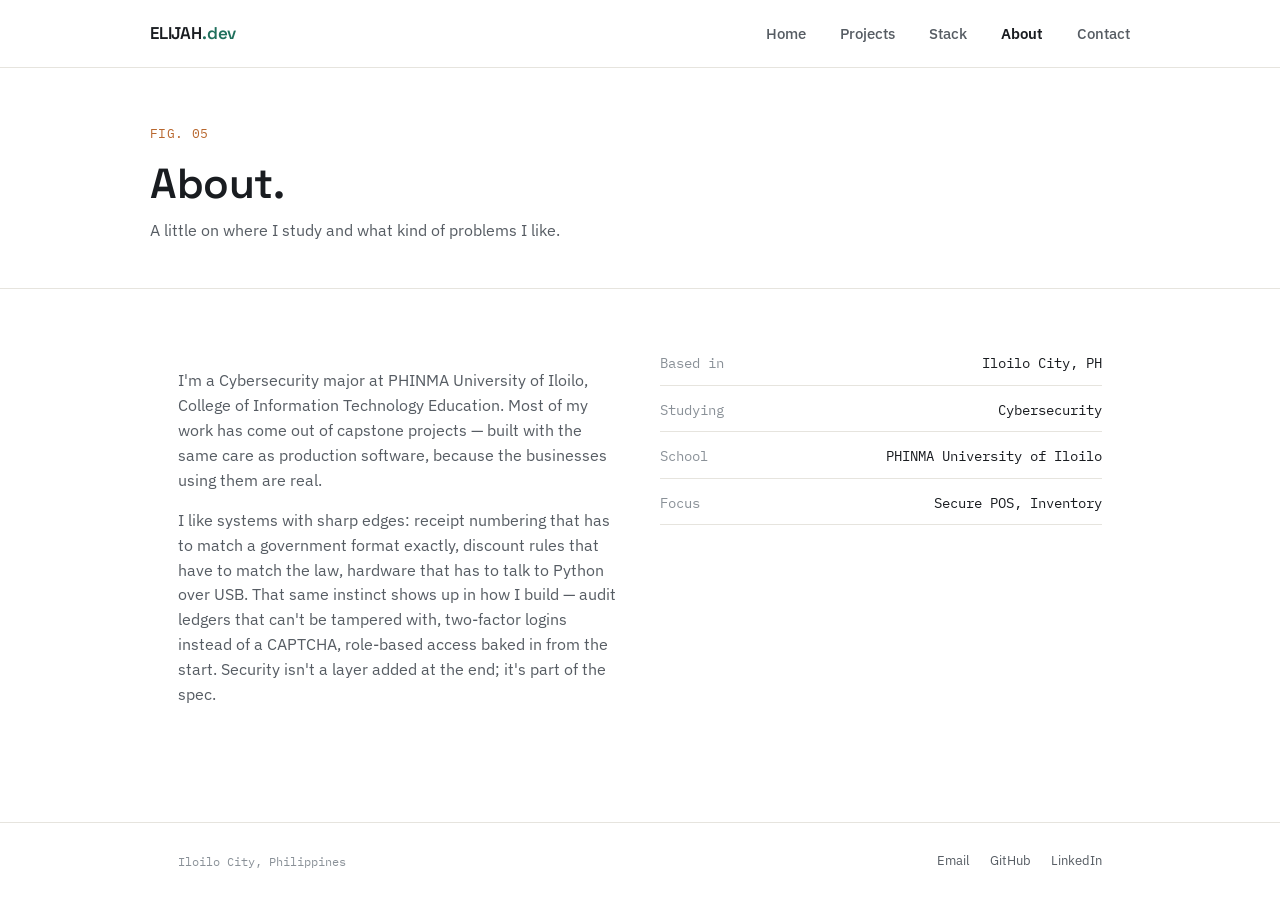
==== about.html @ c118198c "Add files via upload" ====
<!DOCTYPE html>
<html lang="en">
<head>
<meta charset="UTF-8">
<meta name="viewport" content="width=device-width, initial-scale=1.0">
<title>About — Elijah</title>
<link rel="preconnect" href="https://fonts.googleapis.com">
<link href="https://fonts.googleapis.com/css2?family=Space+Grotesk:wght@400;500;600;700&family=IBM+Plex+Sans:wght@400;500;600&family=IBM+Plex+Mono:wght@400;500;600&display=swap" rel="stylesheet">
<link rel="stylesheet" href="styles.css">
</head>
<body>

<nav>
  <div class="wrap nav-row">
    <a class="logo" href="index.html">ELIJAH<span>.dev</span></a>
    <ul class="nav-links" id="navLinks">
      <li><a href="index.html">Home</a></li>
      <li><a href="projects.html">Projects</a></li>
      <li><a href="stack.html">Stack</a></li>
      <li><a href="about.html" class="active">About</a></li>
      <li><a href="contact.html">Contact</a></li>
    </ul>
    <button class="nav-toggle" id="navToggle" aria-label="Toggle menu" aria-expanded="false">☰</button>
  </div>
</nav>

<main>
  <div class="wrap hero compact">
    <p class="hero-tag">FIG. 05</p>
    <h1 class="hero-title">About.</h1>
    <p class="hero-desc">A little on where I study and what kind of problems I like.</p>
  </div>

  <section>
    <div class="wrap">
      <div class="about-grid reveal">
        <div class="about-text">
          <p>I'm a Cybersecurity major at PHINMA University of Iloilo, College of Information Technology Education. Most of my work has come out of capstone projects — built with the same care as production software, because the businesses using them are real.</p>
          <p>I like systems with sharp edges: receipt numbering that has to match a government format exactly, discount rules that have to match the law, hardware that has to talk to Python over USB. That same instinct shows up in how I build — audit ledgers that can't be tampered with, two-factor logins instead of a CAPTCHA, role-based access baked in from the start. Security isn't a layer added at the end; it's part of the spec.</p>
        </div>
        <div class="about-facts">
          <div><span>Based in</span><span>Iloilo City, PH</span></div>
          <div><span>Studying</span><span>Cybersecurity</span></div>
          <div><span>School</span><span>PHINMA University of Iloilo</span></div>
          <div><span>Focus</span><span>Secure POS, Inventory</span></div>
        </div>
      </div>
    </div>
  </section>
</main>

<footer class="site-footer">
  <div class="wrap">
    <p>Iloilo City, Philippines</p>
    <div class="foot-links">
      <a href="mailto:you@email.com">Email</a>
      <a href="https://github.com/yourhandle" target="_blank" rel="noopener">GitHub</a>
      <a href="https://linkedin.com/in/yourhandle" target="_blank" rel="noopener">LinkedIn</a>
    </div>
  </div>
</footer>

<script src="script.js"></script>
</body>
</html>
---- styles.css ----
:root{
  --paper: #FFFFFF;
  --paper-2: #F6F5F2;
  --ink: #191C20;
  --ink-soft: #565C63;
  --ink-faint: #8A9198;
  --line: #E6E4DE;
  --accent: #1F6F5C;
  --accent-2: #B8672E;
  --display: 'Space Grotesk', 'IBM Plex Sans', sans-serif;
  --sans: 'IBM Plex Sans', -apple-system, sans-serif;
  --mono: 'IBM Plex Mono', ui-monospace, monospace;
}

* { box-sizing: border-box; }
html { scroll-behavior: smooth; }

body{
  margin: 0;
  min-height: 100vh;
  background: var(--paper);
  color: var(--ink);
  font-family: var(--sans);
  line-height: 1.6;
  -webkit-font-smoothing: antialiased;
  display: flex;
  flex-direction: column;
}

a { color: var(--accent); }
a:hover { color: var(--accent-2); }
a:focus-visible, button:focus-visible { outline: 2px solid var(--accent); outline-offset: 3px; }

.wrap{ max-width: 980px; margin: 0 auto; padding: 0 28px; width: 100%; }

main{ flex: 1; }

/* NAV */
nav{
  position: sticky;
  top: 0;
  z-index: 50;
  background: rgba(255, 255, 255, 0.9);
  backdrop-filter: blur(8px);
  border-bottom: 1px solid var(--line);
}
.nav-row{
  display: flex;
  align-items: center;
  justify-content: space-between;
  padding: 20px 0;
}
.logo{
  font-family: var(--display);
  font-weight: 600;
  font-size: 17px;
  color: var(--ink);
  letter-spacing: -0.01em;
  text-decoration: none;
}
.logo span{ color: var(--accent); }
.nav-links{
  display: flex;
  gap: 34px;
  list-style: none;
  margin: 0;
  padding: 0;
}
.nav-links a{
  color: var(--ink-soft);
  text-decoration: none;
  font-size: 15px;
  font-weight: 500;
}
.nav-links a:hover{ color: var(--ink); }
.nav-links a.active{ color: var(--ink); font-weight: 600; }
.nav-toggle{
  display: none;
  background: none;
  border: 1px solid var(--line);
  color: var(--ink);
  width: 40px;
  height: 40px;
  border-radius: 6px;
  cursor: pointer;
  font-size: 18px;
}

@media (max-width: 720px){
  .nav-links{
    position: absolute;
    top: 100%;
    left: 0;
    right: 0;
    background: var(--paper);
    border-bottom: 1px solid var(--line);
    flex-direction: column;
    gap: 0;
    display: none;
  }
  .nav-links.open{ display: flex; }
  .nav-links a{
    padding: 16px 28px;
    border-top: 1px solid var(--line);
    width: 100%;
  }
  .nav-toggle{ display: block; }
}

/* simple panel, replaces the old bracketed component */
.panel{
  border: 1px solid var(--line);
  border-radius: 10px;
  padding: 32px;
  transition: border-color 0.2s ease;
}
.panel:hover{ border-color: var(--ink-faint); }

/* scroll reveal — one simple fade+rise, no stagger tricks */
.reveal{ opacity: 0; transform: translateY(18px); }
@media (prefers-reduced-motion: no-preference){
  .reveal{ transition: opacity 0.6s ease, transform 0.6s ease; }
}
.reveal.in{ opacity: 1; transform: translateY(0); }

/* HERO */
.hero{ padding: 80px 0 64px; }
.hero.compact{ padding: 56px 0 44px; }
.hero-tag{
  font-family: var(--mono);
  font-size: 13px;
  color: var(--accent-2);
  letter-spacing: 0.03em;
  margin: 0 0 16px 0;
}
h1.hero-title{
  font-family: var(--display);
  font-weight: 600;
  font-size: clamp(36px, 5.6vw, 56px);
  line-height: 1.08;
  letter-spacing: -0.01em;
  margin: 0 0 20px 0;
  max-width: 16ch;
}
.hero.compact h1.hero-title{ font-size: clamp(28px, 4.4vw, 42px); margin-bottom: 12px; }
.hero-title .accent{ color: var(--accent); }
.hero-desc{
  font-size: 17px;
  color: var(--ink-soft);
  max-width: 52ch;
  margin: 0 0 30px 0;
}
.hero.compact .hero-desc{ margin-bottom: 0; font-size: 16px; }
.hero-links{ display: flex; flex-wrap: wrap; gap: 12px; }

@media (prefers-reduced-motion: no-preference){
  .hero-tag, .hero-title, .hero-desc, .hero-links{
    animation: rise 0.55s ease both;
  }
  .hero-title{ animation-delay: 0.06s; }
  .hero-desc{ animation-delay: 0.12s; }
  .hero-links{ animation-delay: 0.18s; }
  @keyframes rise{
    from{ opacity: 0; transform: translateY(10px); }
    to{ opacity: 1; transform: translateY(0); }
  }
}

.hero-inner{
  display: grid;
  grid-template-columns: 1fr;
  gap: 40px;
  align-items: center;
}
@media (min-width: 860px){
  .hero-inner{ grid-template-columns: 1.2fr 0.8fr; }
}

.hero-photo{
  position: relative;
  width: 100%;
  max-width: 280px;
  aspect-ratio: 4 / 5;
  margin: 0 auto;
  overflow: hidden;
  border-radius: 12px;
  border: 1px solid var(--line);
  background: var(--paper-2);
}
@media (min-width: 860px){
  .hero-photo{ margin: 0 0 0 auto; }
}
.hero-photo img{ width: 100%; height: 100%; object-fit: cover; display: block; }
.photo-placeholder{
  display: none;
  width: 100%;
  height: 100%;
  flex-direction: column;
  align-items: center;
  justify-content: center;
  gap: 10px;
  color: var(--ink-faint);
  font-family: var(--mono);
  font-size: 11.5px;
  letter-spacing: 0.03em;
  text-align: center;
  padding: 20px;
}
.photo-placeholder svg{ color: var(--ink-faint); opacity: 0.7; }
.photo-placeholder .path-hint{ color: var(--accent); font-size: 11px; }

@media (prefers-reduced-motion: no-preference){
  .hero-photo{ opacity: 0; animation: fade-in 0.6s ease forwards; animation-delay: 0.3s; }
  @keyframes fade-in{ to{ opacity: 1; } }
}

.btn{
  display: inline-flex;
  align-items: center;
  gap: 8px;
  padding: 12px 22px;
  border-radius: 8px;
  font-weight: 500;
  font-size: 14.5px;
  text-decoration: none;
  border: 1px solid var(--line);
  transition: transform 0.15s ease, background 0.15s ease, border-color 0.15s ease, color 0.15s ease;
}
.btn:hover{ transform: translateY(-1px); }
.btn:active{ transform: translateY(0); }
.btn.primary{ background: var(--ink); color: var(--paper); border-color: var(--ink); }
.btn.primary:hover{ background: var(--accent); border-color: var(--accent); color: var(--paper); }
.btn.ghost{ color: var(--ink); }
.btn.ghost:hover{ border-color: var(--ink); }

/* SECTION HEADS */
section{ padding: 64px 0; border-top: 1px solid var(--line); }
main > section:first-child{ border-top: none; }
.sec-head{
  display: flex;
  justify-content: space-between;
  align-items: baseline;
  margin-bottom: 40px;
  flex-wrap: wrap;
  gap: 10px;
}
.sec-fig{ font-family: var(--mono); font-size: 13px; color: var(--ink-faint); }
h2.sec-title{ font-family: var(--display); font-size: 28px; font-weight: 600; letter-spacing: -0.01em; margin: 0; }

/* WORK */
.project{ margin-bottom: 24px; }
.project:last-child{ margin-bottom: 0; }
.project-top{
  display: flex;
  justify-content: space-between;
  align-items: flex-start;
  gap: 20px;
  flex-wrap: wrap;
  margin-bottom: 6px;
}
.project-name{ font-family: var(--display); font-size: 21px; font-weight: 600; margin: 0; }
.project-status{
  font-family: var(--mono);
  font-size: 11.5px;
  color: var(--accent);
  border: 1px solid var(--line);
  padding: 3px 10px;
  border-radius: 20px;
  white-space: nowrap;
  align-self: flex-start;
}
.project-status.amber{ color: var(--accent-2); }
.project-meta{ font-family: var(--mono); font-size: 12.5px; color: var(--ink-faint); margin: 0 0 14px 0; }
.project-desc{ color: var(--ink-soft); font-size: 15px; max-width: 60ch; margin: 0 0 16px 0; }
.spec-grid{
  display: grid;
  grid-template-columns: repeat(auto-fit, minmax(240px, 1fr));
  gap: 9px 24px;
  list-style: none;
  margin: 0;
  padding: 16px 0 0 0;
  border-top: 1px solid var(--line);
}
.spec-grid li{ font-size: 13.5px; color: var(--ink); padding-left: 15px; position: relative; }
.spec-grid li::before{
  content: "";
  position: absolute;
  left: 0;
  top: 7px;
  width: 5px;
  height: 5px;
  border-radius: 50%;
  background: var(--accent);
}

.view-shots{
  display: inline-flex;
  align-items: center;
  gap: 6px;
  margin-top: 18px;
  padding: 9px 16px;
  background: none;
  border: 1px solid var(--line);
  border-radius: 8px;
  font-family: var(--sans);
  font-size: 13.5px;
  font-weight: 500;
  color: var(--ink);
  cursor: pointer;
  transition: border-color 0.15s ease, color 0.15s ease, transform 0.15s ease;
}
.view-shots:hover{ border-color: var(--accent); color: var(--accent); transform: translateY(-1px); }
.view-shots:focus-visible{ outline: 2px solid var(--accent); outline-offset: 2px; }

/* LIGHTBOX */
.lightbox{
  position: fixed;
  inset: 0;
  z-index: 100;
  display: none;
  align-items: center;
  justify-content: center;
  padding: 24px;
}
.lightbox.open{ display: flex; }
.lightbox-backdrop{
  position: absolute;
  inset: 0;
  background: rgba(25, 28, 32, 0.55);
}
@media (prefers-reduced-motion: no-preference){
  .lightbox.open .lightbox-backdrop{ animation: fade-in 0.2s ease both; }
  .lightbox.open .lightbox-body{ animation: pop-in 0.22s ease both; }
  @keyframes pop-in{
    from{ opacity: 0; transform: translateY(8px) scale(0.98); }
    to{ opacity: 1; transform: translateY(0) scale(1); }
  }
}
.lightbox-body{
  position: relative;
  z-index: 1;
  background: var(--paper);
  border-radius: 14px;
  max-width: 720px;
  width: 100%;
  padding: 22px 22px 18px;
  box-shadow: 0 20px 60px rgba(0,0,0,0.18);
}
.lightbox-close{
  position: absolute;
  top: 14px;
  right: 14px;
  width: 34px;
  height: 34px;
  border-radius: 50%;
  border: 1px solid var(--line);
  background: var(--paper);
  color: var(--ink-soft);
  font-size: 14px;
  cursor: pointer;
}
.lightbox-close:hover{ color: var(--ink); border-color: var(--ink-faint); }
.lightbox-title{
  font-family: var(--display);
  font-weight: 600;
  font-size: 17px;
  margin: 0 40px 16px 0;
  color: var(--ink);
}
.lightbox-frame{
  position: relative;
  width: 100%;
  aspect-ratio: 16 / 10;
  background: var(--paper-2);
  border-radius: 10px;
  overflow: hidden;
  display: flex;
  align-items: center;
  justify-content: center;
}
.lightbox-frame img{
  width: 100%;
  height: 100%;
  object-fit: contain;
  background: var(--paper-2);
}
.lightbox-empty{
  display: none;
  flex-direction: column;
  align-items: center;
  gap: 8px;
  color: var(--ink-faint);
  font-family: var(--mono);
  font-size: 12.5px;
  text-align: center;
  padding: 20px;
}
.lightbox-empty .path-hint{ color: var(--accent); font-size: 11.5px; }
.lightbox-nav{
  position: absolute;
  top: 50%;
  transform: translateY(-50%);
  width: 38px;
  height: 38px;
  border-radius: 50%;
  border: 1px solid var(--line);
  background: rgba(255,255,255,0.9);
  color: var(--ink);
  font-size: 20px;
  line-height: 1;
  cursor: pointer;
  display: flex;
  align-items: center;
  justify-content: center;
}
.lightbox-nav:hover{ border-color: var(--ink-faint); }
.lightbox-nav.prev{ left: 12px; }
.lightbox-nav.next{ right: 12px; }
.lightbox-count{
  text-align: center;
  font-family: var(--mono);
  font-size: 12px;
  color: var(--ink-faint);
  margin: 12px 0 0 0;
}

/* STACK */
.stack-grid{
  display: grid;
  grid-template-columns: repeat(auto-fit, minmax(220px, 1fr));
  gap: 1px;
  background: var(--line);
  border: 1px solid var(--line);
  border-radius: 10px;
  overflow: hidden;
}
.stack-cell{ background: var(--paper); padding: 22px; transition: background 0.2s ease; }
.stack-cell:hover{ background: var(--paper-2); }
.stack-cell h3{ font-family: var(--mono); font-size: 12px; color: var(--ink); letter-spacing: 0.02em; margin: 0 0 8px 0; }
.stack-cell p{ margin: 0; font-size: 14.5px; color: var(--ink-soft); }

/* ABOUT */
.about-grid{ display: grid; grid-template-columns: 1fr 1fr; gap: 40px; }
.about-text p{ color: var(--ink-soft); font-size: 15.5px; max-width: 52ch; }
.about-facts{ font-family: var(--mono); font-size: 13.5px; display: grid; gap: 14px; align-content: start; }
.about-facts div{ display: flex; justify-content: space-between; border-bottom: 1px solid var(--line); padding-bottom: 10px; }
.about-facts span:first-child{ color: var(--ink-faint); }
@media (max-width: 720px){ .about-grid{ grid-template-columns: 1fr; } }

/* HOME quick-link cards */
.jump-grid{
  display: grid;
  grid-template-columns: repeat(auto-fit, minmax(220px, 1fr));
  gap: 18px;
}
.jump-card{
  display: block;
  text-decoration: none;
  color: var(--ink);
  padding: 24px;
  transition: transform 0.2s ease, border-color 0.2s ease;
}
.jump-card:hover{ transform: translateY(-3px); }
.jump-card .jump-fig{ font-family: var(--mono); font-size: 12px; color: var(--ink-faint); margin-bottom: 10px; display: block; }
.jump-card h3{ font-family: var(--display); font-size: 19px; margin: 0 0 8px 0; color: var(--ink); }
.jump-card p{ font-size: 14px; color: var(--ink-soft); margin: 0; }
.jump-card:hover h3{ color: var(--accent); }

/* SITE FOOTER */
.site-footer{
  border-top: 1px solid var(--line);
  padding: 28px 0;
  margin-top: auto;
}
.site-footer .wrap{
  display: flex;
  justify-content: space-between;
  align-items: center;
  flex-wrap: wrap;
  gap: 12px;
}
.site-footer p{ font-family: var(--mono); font-size: 12px; color: var(--ink-faint); margin: 0; }
.site-footer .foot-links{ display: flex; gap: 20px; }
.site-footer a{ font-size: 13px; color: var(--ink-soft); text-decoration: none; }
.site-footer a:hover{ color: var(--accent); }

/* CONTACT PAGE big CTA */
.contact-cta{ text-align: center; padding: 24px 0 8px; }
.contact-cta h2{ font-family: var(--display); font-size: clamp(26px, 4.4vw, 38px); font-weight: 600; margin: 0 0 16px 0; }
.contact-cta p{ color: var(--ink-soft); max-width: 46ch; margin: 0 auto 28px auto; }
.contact-cta .hero-links{ justify-content: center; }
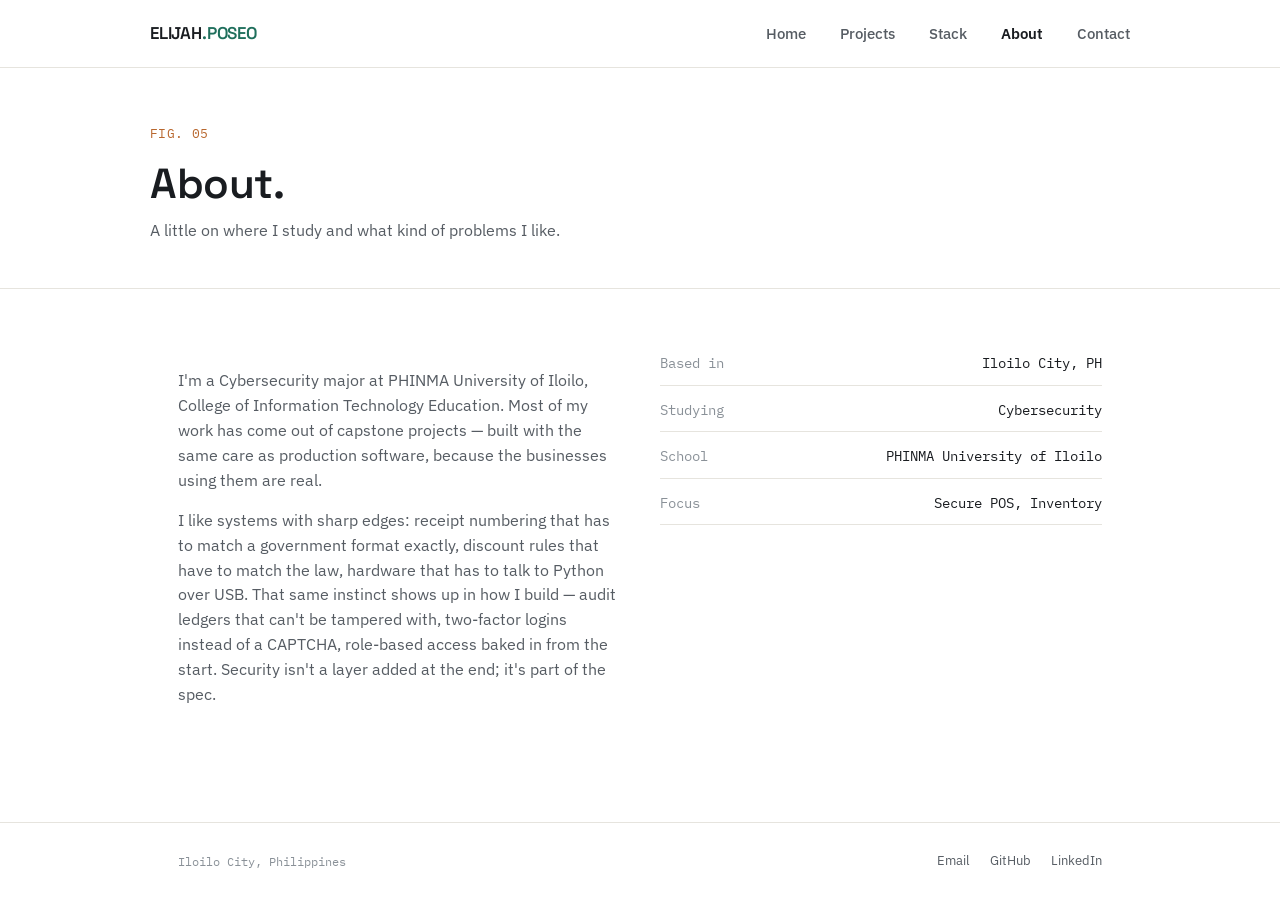
==== commit d67da8bc: "Add files via upload" ====
--- a/about.html
+++ b/about.html
@@ -12,7 +12,7 @@
 
 <nav>
   <div class="wrap nav-row">
-    <a class="logo" href="index.html">ELIJAH<span>.dev</span></a>
+    <a class="logo" href="index.html">ELIJAH<span>.POSEO</span></a>
     <ul class="nav-links" id="navLinks">
       <li><a href="index.html">Home</a></li>
       <li><a href="projects.html">Projects</a></li>
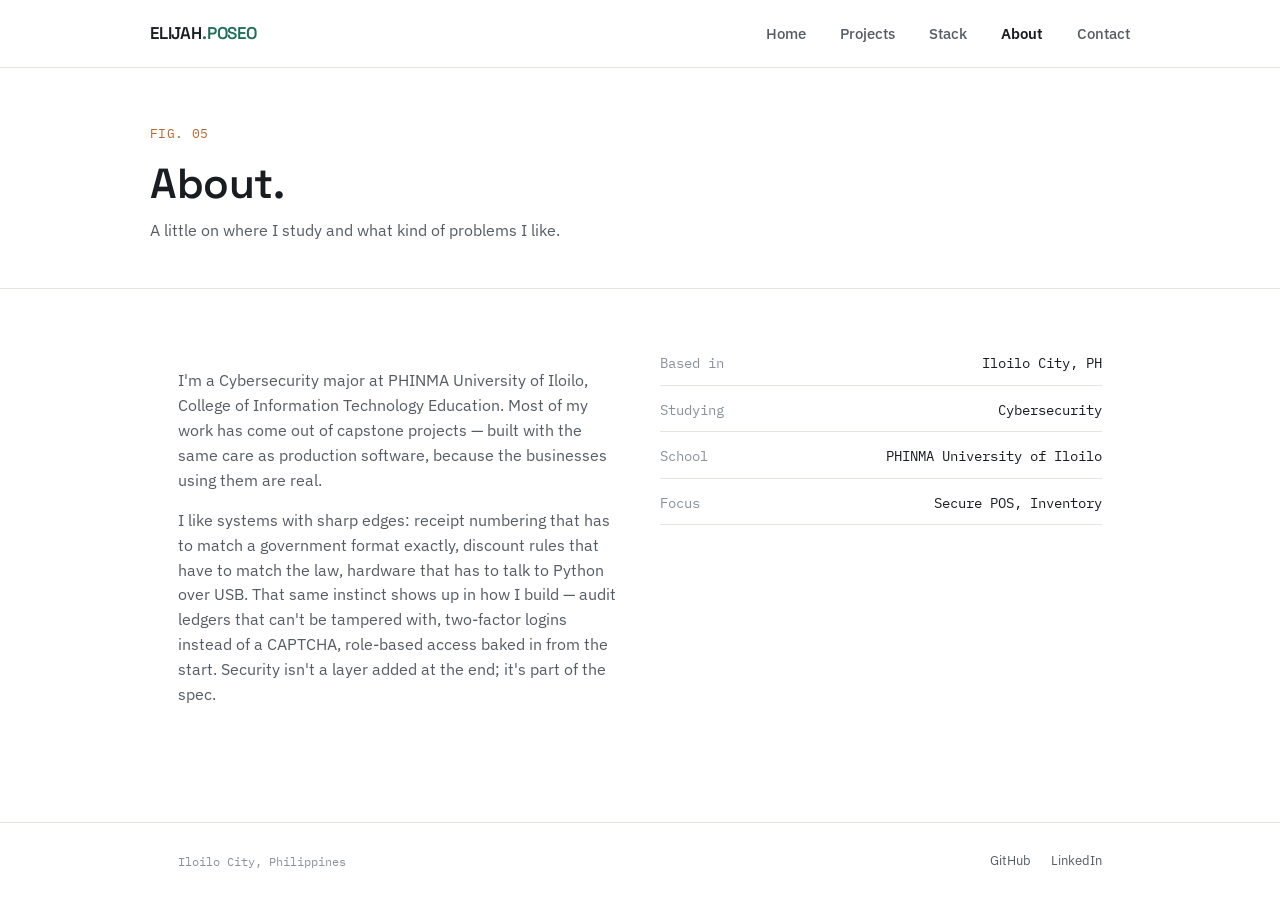
==== commit d1f1e7b7: "Add files via upload" ====
--- a/about.html
+++ b/about.html
@@ -53,8 +53,7 @@
   <div class="wrap">
     <p>Iloilo City, Philippines</p>
     <div class="foot-links">
-      <a href="mailto:you@email.com">Email</a>
-      <a href="https://github.com/yourhandle" target="_blank" rel="noopener">GitHub</a>
+      <a href="https://github.com/poseoelijahemmanuel" target="_blank" rel="noopener">GitHub</a>
       <a href="https://linkedin.com/in/yourhandle" target="_blank" rel="noopener">LinkedIn</a>
     </div>
   </div>
--- a/styles.css
+++ b/styles.css
@@ -293,7 +293,8 @@
   background: var(--accent);
 }
 
-.view-shots{
+.view-shots,
+.github-btn{
   display: inline-flex;
   align-items: center;
   gap: 6px;
@@ -306,11 +307,22 @@
   font-size: 13.5px;
   font-weight: 500;
   color: var(--ink);
+  text-decoration: none;
   cursor: pointer;
   transition: border-color 0.15s ease, color 0.15s ease, transform 0.15s ease;
 }
-.view-shots:hover{ border-color: var(--accent); color: var(--accent); transform: translateY(-1px); }
-.view-shots:focus-visible{ outline: 2px solid var(--accent); outline-offset: 2px; }
+.view-shots:hover,
+.github-btn:hover{ border-color: var(--accent); color: var(--accent); transform: translateY(-1px); }
+.view-shots:focus-visible,
+.github-btn:focus-visible{ outline: 2px solid var(--accent); outline-offset: 2px; }
+
+.project-actions{
+  display: flex;
+  align-items: center;
+  gap: 12px;
+}
+.project-actions .view-shots,
+.project-actions .github-btn{ margin-top: 18px; }
 
 /* LIGHTBOX */
 .lightbox{
@@ -484,6 +496,68 @@
 .site-footer a{ font-size: 13px; color: var(--ink-soft); text-decoration: none; }
 .site-footer a:hover{ color: var(--accent); }
 
+/* CONTACT FORM */
+.contact-form{
+  display: flex;
+  flex-direction: column;
+  gap: 18px;
+  max-width: 720px;
+  margin: 0 auto;
+}
+.form-row{
+  display: grid;
+  grid-template-columns: 1fr 1fr;
+  gap: 18px;
+}
+@media (max-width: 640px){
+  .form-row{ grid-template-columns: 1fr; }
+}
+.field{ display: flex; flex-direction: column; gap: 8px; }
+.field-full{ width: 100%; }
+.field label{
+  font-family: var(--mono);
+  font-size: 12.5px;
+  font-weight: 500;
+  color: var(--ink);
+  letter-spacing: 0.02em;
+}
+.field label .req{ color: var(--accent-2); margin-left: 2px; }
+.field label .opt{ color: var(--ink-faint); font-weight: 400; }
+.field input,
+.field textarea{
+  font-family: var(--sans);
+  font-size: 14.5px;
+  color: var(--ink);
+  background: var(--paper);
+  border: 1px solid var(--line);
+  border-radius: 8px;
+  padding: 11px 14px;
+  resize: vertical;
+  transition: border-color 0.15s ease;
+}
+.field input::placeholder,
+.field textarea::placeholder{ color: var(--ink-faint); }
+.field input:focus,
+.field textarea:focus{
+  outline: none;
+  border-color: var(--accent);
+}
+.form-footer{
+  display: flex;
+  align-items: center;
+  gap: 18px;
+  flex-wrap: wrap;
+}
+.form-footer .btn{ border: none; cursor: pointer; }
+.form-footer .btn:disabled{ opacity: 0.6; cursor: not-allowed; transform: none; }
+.form-status{
+  font-family: var(--mono);
+  font-size: 13px;
+  margin: 0;
+}
+.form-status.success{ color: var(--accent); }
+.form-status.error{ color: var(--accent-2); }
+
 /* CONTACT PAGE big CTA */
 .contact-cta{ text-align: center; padding: 24px 0 8px; }
 .contact-cta h2{ font-family: var(--display); font-size: clamp(26px, 4.4vw, 38px); font-weight: 600; margin: 0 0 16px 0; }
